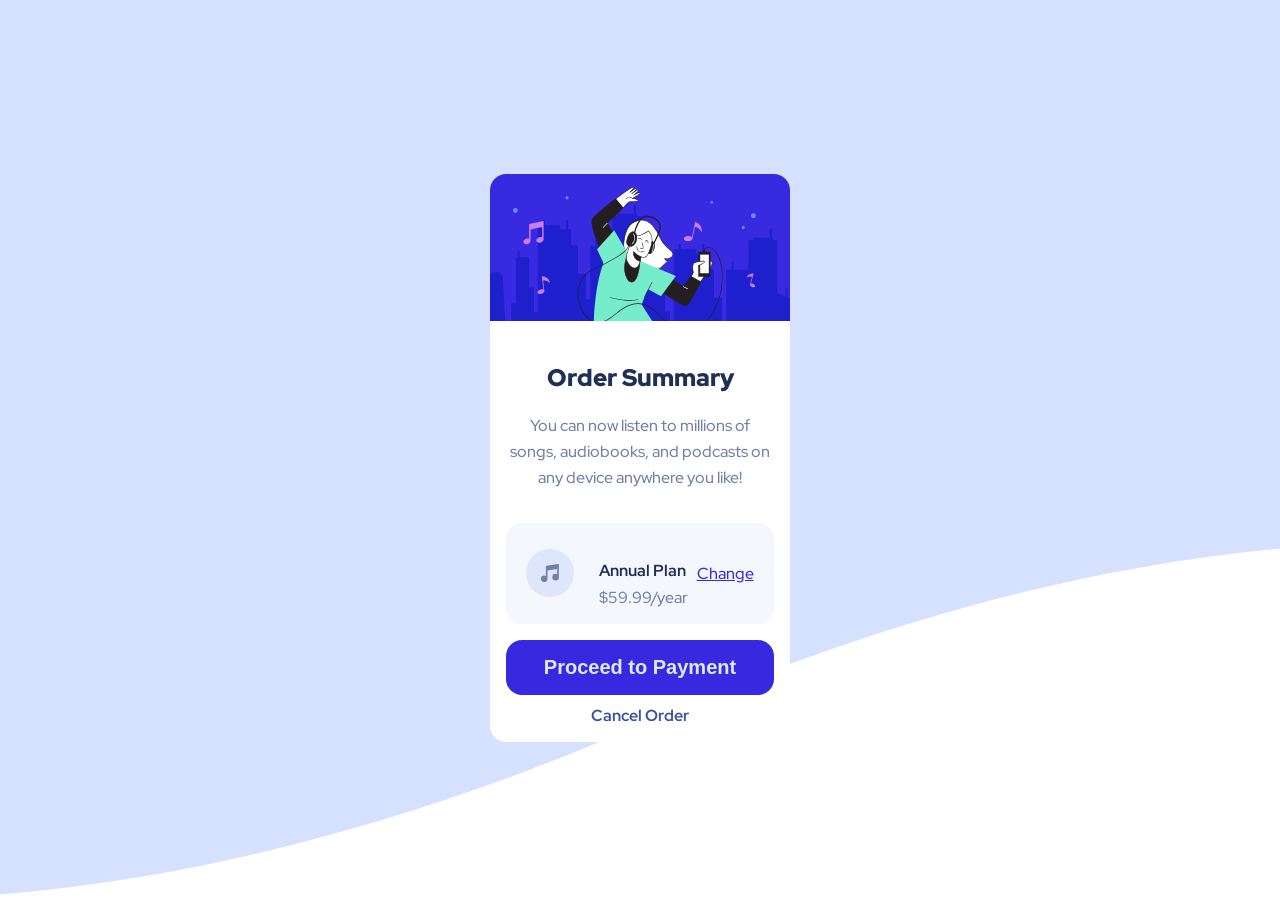
==== index.html @ f159e785 "base styles & html structure" ====
<!DOCTYPE html>
<html lang="en">
  <head>
    <meta charset="UTF-8" />
    <meta http-equiv="X-UA-Compatible" content="IE=edge" />
    <meta name="viewport" content="width=device-width, initial-scale=1.0" />
    <title>Order Summary Card</title>
    <link
      rel="icon"
      type="image/png"
      sizes="32x32"
      href="/images/favicon-32x32.png"
    />
    <link rel="preconnect" href="https://fonts.googleapis.com" />
    <link rel="preconnect" href="https://fonts.gstatic.com" crossorigin />
    <link
      href="https://fonts.googleapis.com/css2?family=Red+Hat+Display:wght@500;700;900&display=swap"
      rel="stylesheet"
    />
    <link rel="stylesheet" href="css/style.css" />
  </head>
  <body>
      <div class="container">
        <main>
            <article>
              <header><img src="images/illustration-hero.svg" alt="hero" /></header>
              <section class="textCard"> 
                <h2>Order Summary</h2>
                <p>
                  You can now listen to millions of songs, audiobooks, and podcasts on
                  any device anywhere you like!
                </p>
              </section>
              <section class="callToAction">
                <img src="images/icon-music.svg" alt="icon-music" />
                <div><h4>Annual Plan</h4>$59.99/year</div>
                <a href="#">Change</a>
              </section>
              <section class="buttons">
                  <button>Proceed to Payment</button>
                  <a href="#">Cancel Order</a>
              </section>
            </article>
          </main>
      </div>    
  </body>
</html>
---- css/style.css ----
html {
  height: 100%;
}

body {
  font-family: "Red Hat Display", sans-serif;
  font-weight: 500;
  box-sizing: content-box;
  background-image: url("../images/pattern-background-desktop.svg");
  background-repeat: no-repeat;
  background-size: cover;
  background-position: center;
  height: 100%;
  color: #7280a7;
}
@media (max-width: 768px) {
  body {
    background-image: url("../images/pattern-background-mobile.svg");
  }
}
body a {
  color: #3e52a3;
}

.container {
  width: 100%;
  display: flex;
  justify-content: center;
  align-items: center;
  height: 100%;
}

main {
  background-color: white;
  border-radius: 16px;
  overflow: hidden;
  margin: 1rem;
}
@media (min-width: 768px) {
  main {
    max-width: 300px;
  }
}
main article header img {
  width: 100%;
}
main article .textCard {
  padding: 1rem;
}
main article .textCard h2 {
  text-align: center;
  color: #1f2f56;
  font-weight: 900;
}
main article .textCard p {
  text-align: center;
  line-height: 26px;
}
main article .callToAction {
  margin: 0 1rem;
  padding: 1rem;
  background-color: #f5f7ff;
  border-radius: 16px;
  display: flex;
  justify-content: space-around;
  align-items: center;
}
main article .callToAction h4 {
  color: #1f2f56;
  margin-bottom: 0.4rem;
}
main article .callToAction img {
  margin-right: 16px;
}
main article .callToAction a {
  color: #3829e0;
}
main article .buttons {
  padding: 1rem;
  text-align: center;
}
main article .buttons button {
  border-radius: 16px;
  background-color: #3829e0;
  width: 100%;
  border: none;
  color: #e0e8ff;
  font-weight: 700;
  font-size: 20px;
  padding: 1rem;
  text-align: center;
  margin-bottom: 0.6rem;
}
main article .buttons a {
  text-decoration: none;
  width: 100%;
  font-weight: 700;
}

/*# sourceMappingURL=style.css.map */
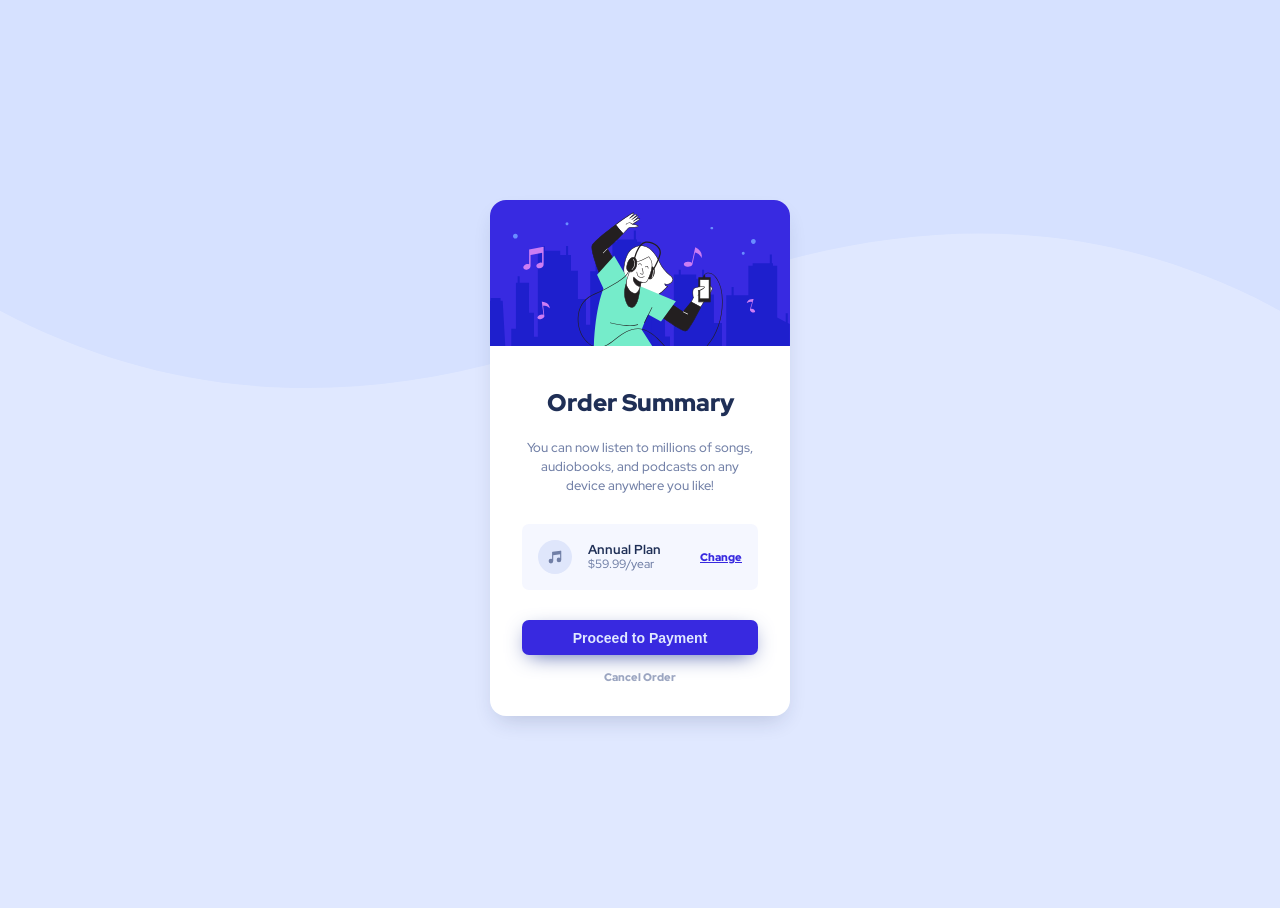
==== commit 339f6d77: "add style" ====
--- a/index.html
+++ b/index.html
@@ -24,7 +24,8 @@
         <main>
             <article>
               <header><img src="images/illustration-hero.svg" alt="hero" /></header>
-              <section class="textCard"> 
+              <div class="p">
+                <section class="textCard"> 
                 <h2>Order Summary</h2>
                 <p>
                   You can now listen to millions of songs, audiobooks, and podcasts on
@@ -33,13 +34,15 @@
               </section>
               <section class="callToAction">
                 <img src="images/icon-music.svg" alt="icon-music" />
-                <div><h4>Annual Plan</h4>$59.99/year</div>
+                <div><h5>Annual Plan</h5><span>$59.99/year</span></div>
                 <a href="#">Change</a>
               </section>
               <section class="buttons">
                   <button>Proceed to Payment</button>
                   <a href="#">Cancel Order</a>
               </section>
+              </div>
+              
             </article>
           </main>
       </div>    
--- a/css/style.css
+++ b/css/style.css
@@ -1,4 +1,4 @@
-html {
+html, body {
   height: 100%;
 }
 
@@ -6,12 +6,13 @@
   font-family: "Red Hat Display", sans-serif;
   font-weight: 500;
   box-sizing: content-box;
+  background-color: #e0e8ff;
   background-image: url("../images/pattern-background-desktop.svg");
   background-repeat: no-repeat;
-  background-size: cover;
-  background-position: center;
-  height: 100%;
+  background-size: contain;
+  background-position: top;
   color: #7280a7;
+  overflow: hidden;
 }
 @media (max-width: 768px) {
   body {
@@ -35,6 +36,9 @@
   border-radius: 16px;
   overflow: hidden;
   margin: 1rem;
+  -webkit-box-shadow: 0px 10px 22px -7px rgba(31, 47, 86, 0.2);
+  -moz-box-shadow: 0px 10px 22px -7px rgba(31, 47, 86, 0.2);
+  box-shadow: 0px 10px 22px -7px rgba(31, 47, 86, 0.2);
 }
 @media (min-width: 768px) {
   main {
@@ -43,6 +47,10 @@
 }
 main article header img {
   width: 100%;
+}
+main article .p {
+  padding-left: 1rem;
+  padding-right: 1rem;
 }
 main article .textCard {
   padding: 1rem;
@@ -54,47 +62,84 @@
 }
 main article .textCard p {
   text-align: center;
-  line-height: 26px;
+  line-height: 19px;
+  font-size: 0.8rem;
 }
 main article .callToAction {
   margin: 0 1rem;
   padding: 1rem;
   background-color: #f5f7ff;
-  border-radius: 16px;
+  border-radius: 7px;
   display: flex;
-  justify-content: space-around;
+  justify-content: space-between;
   align-items: center;
 }
-main article .callToAction h4 {
+main article .callToAction div {
+  flex-grow: 3;
+  line-height: 10px;
+}
+main article .callToAction h5 {
   color: #1f2f56;
-  margin-bottom: 0.4rem;
+  margin-bottom: 0.3em;
+  margin-top: 0;
+}
+main article .callToAction span {
+  font-size: 12px;
+  color: #7280a7;
 }
 main article .callToAction img {
   margin-right: 16px;
+  width: 34px;
+  flex-basis: 1;
 }
 main article .callToAction a {
   color: #3829e0;
+  font-size: 11px;
+  font-weight: 900;
+  flex-basis: 1;
+}
+main article .callToAction a:link, main article .callToAction a:visited {
+  color: #3829e0;
+}
+main article .callToAction a:hover {
+  color: rgba(114, 128, 167, 0.7);
+  text-decoration: none;
 }
 main article .buttons {
   padding: 1rem;
+  margin-bottom: 0.9rem;
+  margin-top: 0.9rem;
   text-align: center;
 }
 main article .buttons button {
-  border-radius: 16px;
+  border-radius: 7px;
   background-color: #3829e0;
   width: 100%;
   border: none;
   color: #e0e8ff;
   font-weight: 700;
-  font-size: 20px;
-  padding: 1rem;
+  font-size: 14px;
+  padding: 0.6rem;
   text-align: center;
   margin-bottom: 0.6rem;
+  -webkit-box-shadow: 0px 6px 21px -7px #3e52a3;
+  -moz-box-shadow: 0px 6px 21px -7px #3e52a3;
+  box-shadow: 0px 6px 21px -7px #3e52a3;
+  cursor: pointer;
+  transition: all ease-in-out 0.2s;
+}
+main article .buttons button:hover {
+  background-color: rgba(56, 41, 224, 0.5);
 }
 main article .buttons a {
   text-decoration: none;
   width: 100%;
-  font-weight: 700;
+  font-weight: 900;
+  font-size: 11px;
+  color: rgba(114, 128, 167, 0.7);
+}
+main article .buttons a:hover {
+  color: #1f2f56;
 }
 
 /*# sourceMappingURL=style.css.map */
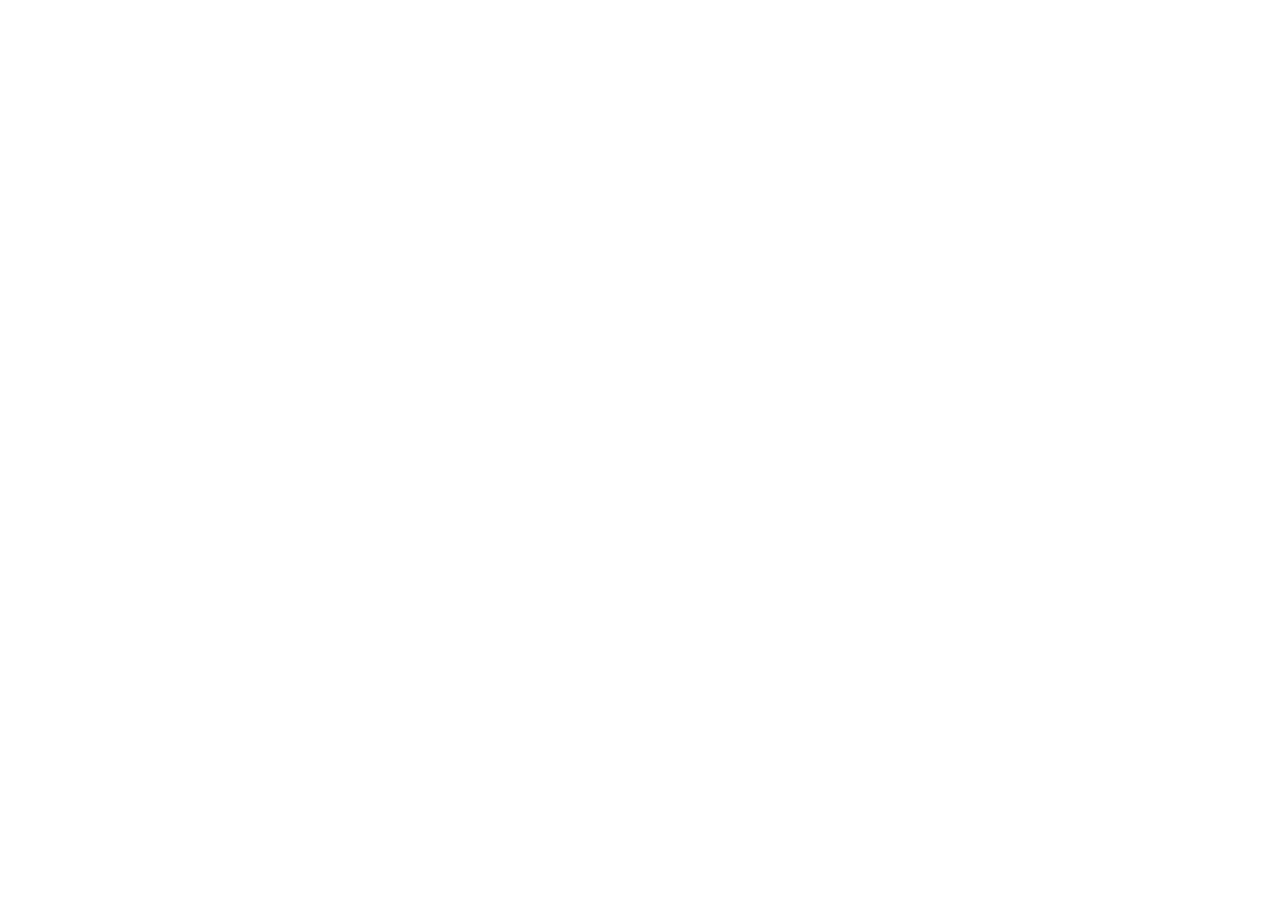
==== commit 7276fa61: "Add files via upload" ====
--- a/index.html
+++ b/index.html
@@ -1,50 +1,14 @@
-<!DOCTYPE html>
-<html lang="en">
-  <head>
-    <meta charset="UTF-8" />
-    <meta http-equiv="X-UA-Compatible" content="IE=edge" />
-    <meta name="viewport" content="width=device-width, initial-scale=1.0" />
-    <title>Order Summary Card</title>
-    <link
-      rel="icon"
-      type="image/png"
-      sizes="32x32"
-      href="/images/favicon-32x32.png"
-    />
-    <link rel="preconnect" href="https://fonts.googleapis.com" />
-    <link rel="preconnect" href="https://fonts.gstatic.com" crossorigin />
-    <link
-      href="https://fonts.googleapis.com/css2?family=Red+Hat+Display:wght@500;700;900&display=swap"
-      rel="stylesheet"
-    />
-    <link rel="stylesheet" href="css/style.css" />
-  </head>
-  <body>
-      <div class="container">
-        <main>
-            <article>
-              <header><img src="images/illustration-hero.svg" alt="hero" /></header>
-              <div class="p">
-                <section class="textCard"> 
-                <h2>Order Summary</h2>
-                <p>
-                  You can now listen to millions of songs, audiobooks, and podcasts on
-                  any device anywhere you like!
-                </p>
-              </section>
-              <section class="callToAction">
-                <img src="images/icon-music.svg" alt="icon-music" />
-                <div><h5>Annual Plan</h5><span>$59.99/year</span></div>
-                <a href="#">Change</a>
-              </section>
-              <section class="buttons">
-                  <button>Proceed to Payment</button>
-                  <a href="#">Cancel Order</a>
-              </section>
-              </div>
-              
-            </article>
-          </main>
-      </div>    
-  </body>
-</html>
+<!DOCTYPE html>
+<html lang="en">
+<head>
+    <meta charset="UTF-8">
+    <meta http-equiv="X-UA-Compatible" content="IE=edge">
+    <meta name="viewport" content="width=device-width, initial-scale=1.0">
+    <title>Document</title>
+    <link rel="stylesheet" href="style.css">
+</head>
+<body>
+
+        <h1>hi my name is yasir desai</h1>
+</body>
+</html>
--- a/style.css
+++ b/style.css
@@ -0,0 +1,14 @@
+* {
+    margin: 0;
+    padding: 0;
+    box-shadow: border-box;
+}
+
+body {
+    font-family: 'Franklin Gothic Medium', 'Arial Narrow', Arial, sans-serif;
+}
+
+h1 {
+    color: white;
+    cursor: pointer;
+}
